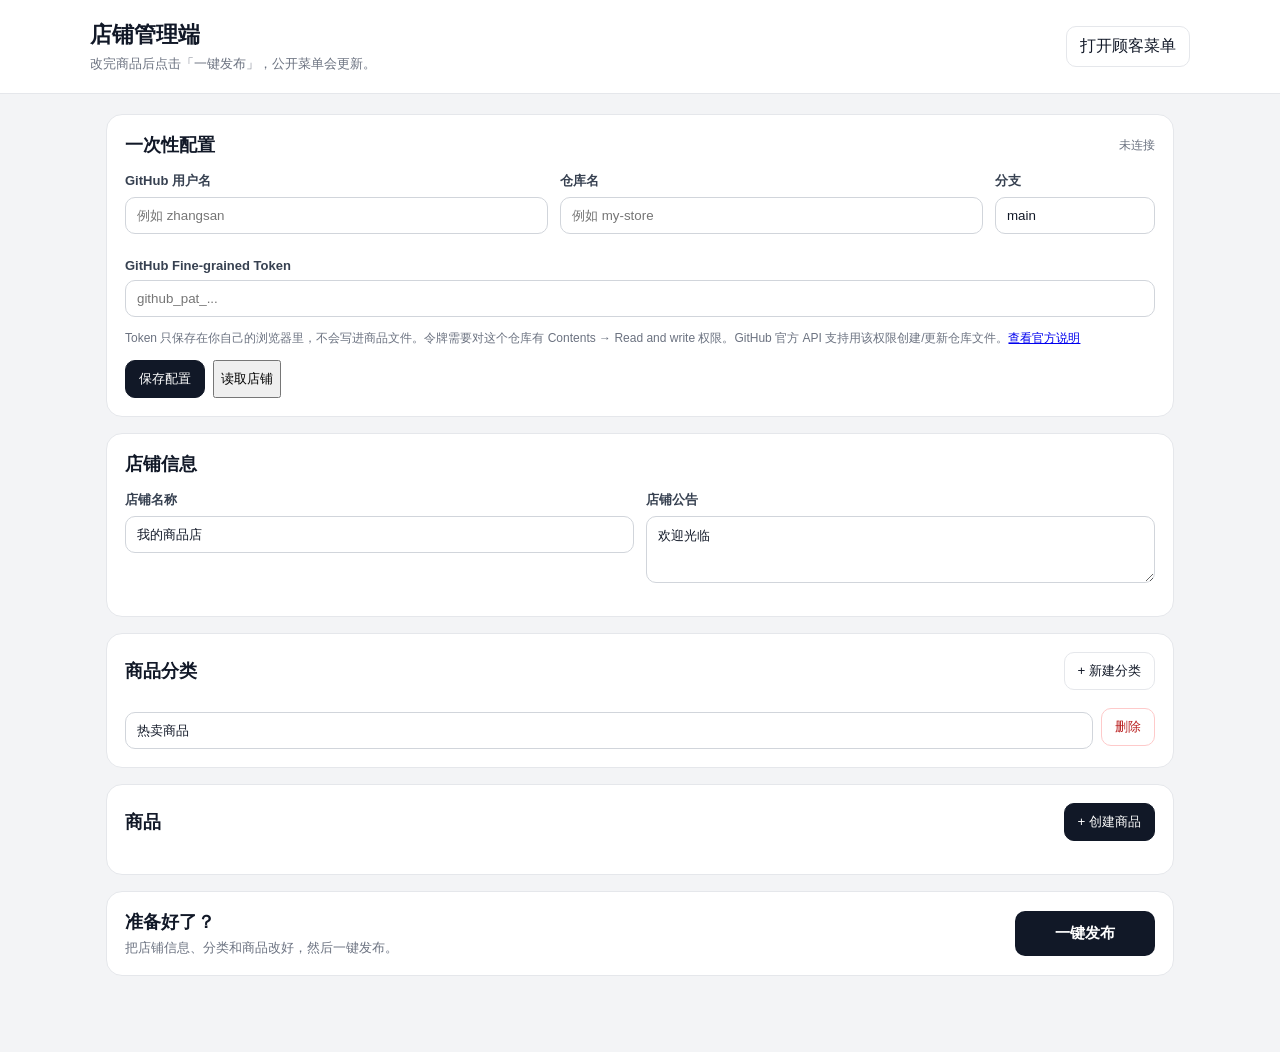
==== index.html @ 2f0093a9 "Add files via upload" ====
<!doctype html>
<html lang="zh-CN">
<head>
  <meta charset="utf-8">
  <meta name="viewport" content="width=device-width,initial-scale=1,viewport-fit=cover">
  <title>店铺管理端</title>
  <link rel="stylesheet" href="admin.css">
</head>
<body>
<header class="top"><div><h1>店铺管理端</h1><p>改完商品后点击「一键发布」，公开菜单会更新。</p></div><a id="siteLink" class="ghost" target="_blank" rel="noreferrer">打开顾客菜单</a></header>
<main class="wrap">
  <section class="panel setup">
    <div class="panel-title"><h2>一次性配置</h2><span id="status" class="status">未连接</span></div>
    <div class="grid three">
      <label>GitHub 用户名<input id="owner" placeholder="例如 zhangsan"></label>
      <label>仓库名<input id="repo" placeholder="例如 my-store"></label>
      <label>分支<input id="branch" value="main"></label>
    </div>
    <label>GitHub Fine-grained Token <input id="token" type="password" placeholder="github_pat_..."></label>
    <div class="hint">Token 只保存在你自己的浏览器里，不会写进商品文件。令牌需要对这个仓库有 Contents → Read and write 权限。GitHub 官方 API 支持用该权限创建/更新仓库文件。<a href="https://docs.github.com/en/rest/repos/contents" target="_blank" rel="noreferrer">查看官方说明</a></div>
    <div class="actions"><button id="saveConfig" class="primary">保存配置</button><button id="loadRemote">读取店铺</button></div>
  </section>

  <section class="panel">
    <div class="panel-title"><h2>店铺信息</h2></div>
    <div class="grid two"><label>店铺名称<input id="storeName"></label><label>店铺公告<textarea id="notice" rows="3"></textarea></label></div>
  </section>

  <section class="panel">
    <div class="panel-title"><h2>商品分类</h2><button id="addCategory" class="secondary">+ 新建分类</button></div>
    <div id="categoryList" class="category-list"></div>
  </section>

  <section class="panel">
    <div class="panel-title"><h2>商品</h2><button id="addProduct" class="primary">+ 创建商品</button></div>
    <div id="productList" class="product-list"></div>
  </section>

  <section class="publish panel">
    <div><h2>准备好了？</h2><p id="publishText">把店铺信息、分类和商品改好，然后一键发布。</p></div>
    <button id="publish" class="publish-btn">一键发布</button>
  </section>
</main>

<template id="productTemplate">
  <article class="product-edit">
    <div class="product-head"><strong class="product-index"></strong><div class="head-actions"><button class="secondary move-top" type="button">置顶</button><button class="danger delete-product" type="button">删除</button></div></div>
    <div class="grid two"><label>商品名称<input class="p-name"></label><label>价格（元）<input class="p-price" type="number" min="0" step="0.01"></label></div>
    <label>所属分类<select class="p-category"></select></label>
    <label>商品介绍<textarea class="p-desc" rows="3" placeholder="例如：规格、卖点、说明"></textarea></label>
    <label>商品图片 <input class="p-images" type="file" accept="image/*" multiple></label>
    <div class="image-row"></div>
    <label class="switch"><input class="p-visible" type="checkbox"><span>在顾客菜单中显示</span></label>
  </article>
</template>

<div id="toast" class="toast" hidden></div>
<script src="admin.js"></script>
</body>
</html>
---- admin.css ----
:root{--bg:#f3f4f6;--panel:#fff;--text:#111827;--muted:#6b7280;--line:#e5e7eb;--accent:#111827;--danger:#b91c1c;--green:#166534;}
*{box-sizing:border-box}body{margin:0;background:var(--bg);color:var(--text);font-family:-apple-system,BlinkMacSystemFont,"Segoe UI","PingFang SC","Microsoft YaHei",sans-serif}.top{padding:20px max(18px,calc((100vw - 1100px)/2));background:#fff;border-bottom:1px solid var(--line);display:flex;justify-content:space-between;align-items:center;gap:16px;position:sticky;top:0;z-index:10}.top h1{margin:0;font-size:22px}.top p{margin:5px 0 0;color:var(--muted);font-size:13px}.wrap{max-width:1100px;margin:20px auto;padding:0 16px 40px}.panel{background:var(--panel);border:1px solid var(--line);border-radius:16px;padding:18px;margin-bottom:16px}.panel-title{display:flex;justify-content:space-between;align-items:center;gap:12px;margin-bottom:15px}.panel-title h2,.publish h2{font-size:18px;margin:0}.grid{display:grid;gap:12px}.grid.two{grid-template-columns:1fr 1fr}.grid.three{grid-template-columns:1fr 1fr 160px}.setup .grid.three{margin-bottom:12px}label{display:block;font-size:13px;font-weight:600;color:#374151;margin-bottom:12px}input,textarea,select{width:100%;margin-top:7px;border:1px solid #d1d5db;border-radius:10px;padding:10px 11px;background:#fff;color:var(--text);outline:none}input:focus,textarea:focus,select:focus{border-color:#6b7280;box-shadow:0 0 0 3px #f3f4f6}.hint{font-size:12px;color:var(--muted);line-height:1.6}.actions,.head-actions{display:flex;gap:8px;margin-top:12px}.primary,.secondary,.danger,.ghost,.publish-btn{border-radius:10px;padding:9px 13px;cursor:pointer;text-decoration:none;display:inline-flex;align-items:center;justify-content:center}.primary{border:1px solid var(--accent);background:var(--accent);color:#fff}.secondary,.ghost{border:1px solid var(--line);background:#fff;color:var(--text)}.danger{border:1px solid #fecaca;background:#fff;color:var(--danger)}.publish{display:flex;align-items:center;justify-content:space-between;gap:16px}.publish p{margin:5px 0 0;color:var(--muted);font-size:13px}.publish-btn{min-width:140px;border:0;background:#111827;color:#fff;font-size:15px;font-weight:700;padding:13px 20px}.status{font-size:12px;color:var(--muted)}.status.ok{color:var(--green)}.category-list{display:flex;flex-direction:column;gap:8px}.category-item{display:grid;grid-template-columns:1fr auto;gap:8px;align-items:center}.product-list{display:flex;flex-direction:column;gap:12px}.product-edit{border:1px solid var(--line);border-radius:14px;padding:14px}.product-head{display:flex;justify-content:space-between;align-items:center;margin-bottom:10px}.product-edit .grid.two{margin-bottom:0}.image-row{display:flex;flex-wrap:wrap;gap:8px;margin-bottom:12px}.image-chip{position:relative;width:90px;height:90px;border:1px solid var(--line);border-radius:10px;overflow:hidden;background:#f9fafb}.image-chip img{width:100%;height:100%;object-fit:cover}.image-chip button{position:absolute;right:4px;top:4px;width:24px;height:24px;border:0;border-radius:50%;background:rgba(0,0,0,.62);color:#fff;cursor:pointer}.switch{display:flex;align-items:center;gap:8px;margin:0}.switch input{width:auto;margin:0}.toast{position:fixed;right:18px;bottom:18px;max-width:420px;padding:12px 15px;border-radius:12px;background:#111827;color:#fff;box-shadow:0 10px 30px rgba(0,0,0,.16);font-size:13px}.toast.error{background:#991b1b}@media(max-width:760px){.top{position:relative}.grid.two,.grid.three{grid-template-columns:1fr}.publish{align-items:stretch;flex-direction:column}.publish-btn{width:100%}}
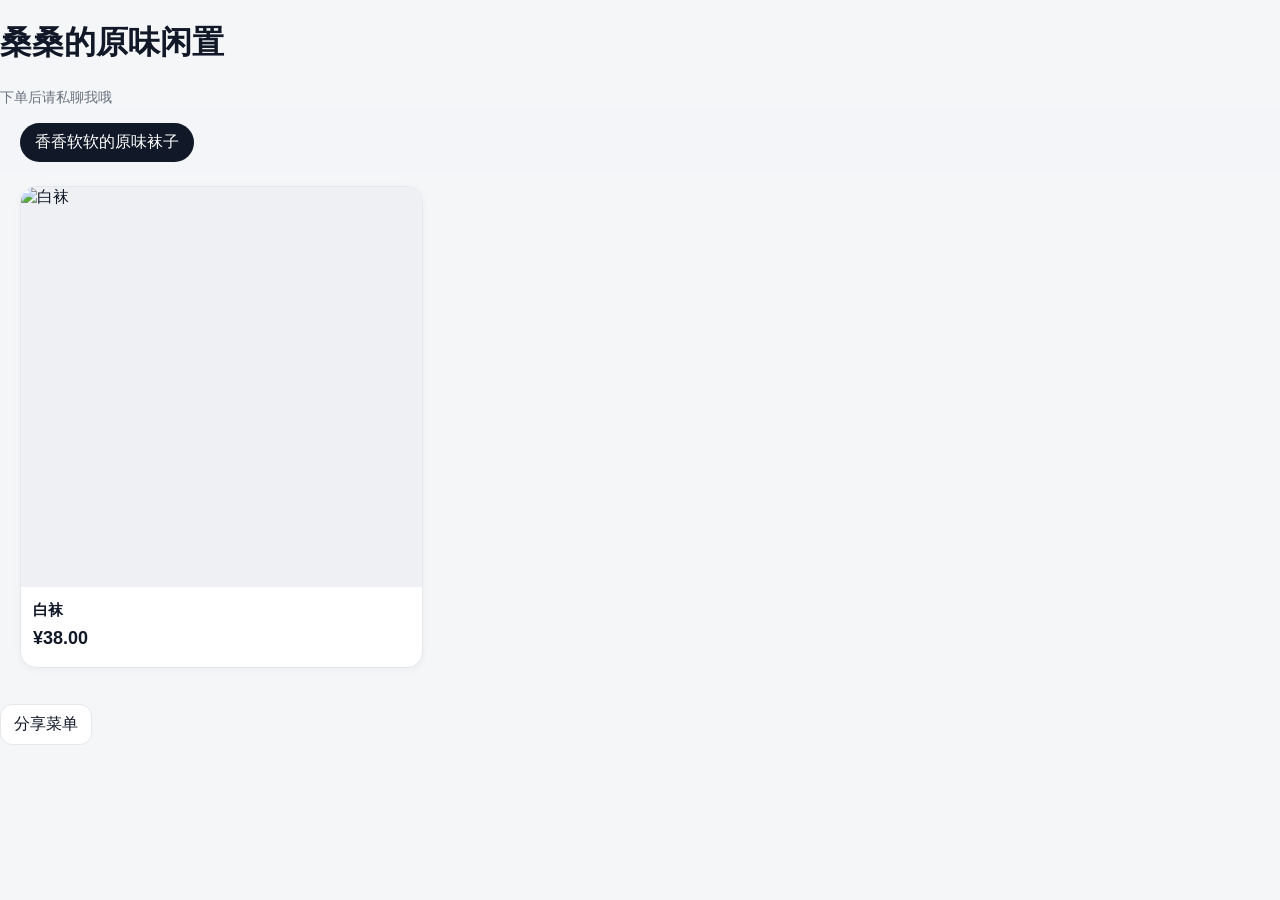
==== commit eee31ecd: "Update index.html" ====
--- a/index.html
+++ b/index.html
@@ -3,58 +3,35 @@
 <head>
   <meta charset="utf-8">
   <meta name="viewport" content="width=device-width,initial-scale=1,viewport-fit=cover">
-  <title>店铺管理端</title>
-  <link rel="stylesheet" href="admin.css">
+  <title>店铺菜单</title>
+  <link rel="stylesheet" href="style.css">
 </head>
 <body>
-<header class="top"><div><h1>店铺管理端</h1><p>改完商品后点击「一键发布」，公开菜单会更新。</p></div><a id="siteLink" class="ghost" target="_blank" rel="noreferrer">打开顾客菜单</a></header>
-<main class="wrap">
-  <section class="panel setup">
-    <div class="panel-title"><h2>一次性配置</h2><span id="status" class="status">未连接</span></div>
-    <div class="grid three">
-      <label>GitHub 用户名<input id="owner" placeholder="例如 zhangsan"></label>
-      <label>仓库名<input id="repo" placeholder="例如 my-store"></label>
-      <label>分支<input id="branch" value="main"></label>
+  <header class="header">
+    <h1 id="storeName">加载中...</h1>
+    <p id="storeNotice" class="notice"></p>
+  </header>
+
+  <nav id="categoryBar" class="category-bar"></nav>
+
+  <main>
+    <div id="products" class="products"></div>
+    <p id="empty" class="empty" hidden>这个分类暂时没有商品</p>
+  </main>
+
+  <div id="productModal" class="modal" hidden>
+    <div class="modal-backdrop"></div>
+    <div class="modal-content">
+      <button id="modalClose" class="modal-close">×</button>
+      <div id="modalImageWrap" class="modal-image"></div>
+      <h2 id="modalTitle"></h2>
+      <div id="modalPrice" class="modal-price"></div>
+      <p id="modalDesc" class="modal-desc"></p>
     </div>
-    <label>GitHub Fine-grained Token <input id="token" type="password" placeholder="github_pat_..."></label>
-    <div class="hint">Token 只保存在你自己的浏览器里，不会写进商品文件。令牌需要对这个仓库有 Contents → Read and write 权限。GitHub 官方 API 支持用该权限创建/更新仓库文件。<a href="https://docs.github.com/en/rest/repos/contents" target="_blank" rel="noreferrer">查看官方说明</a></div>
-    <div class="actions"><button id="saveConfig" class="primary">保存配置</button><button id="loadRemote">读取店铺</button></div>
-  </section>
+  </div>
 
-  <section class="panel">
-    <div class="panel-title"><h2>店铺信息</h2></div>
-    <div class="grid two"><label>店铺名称<input id="storeName"></label><label>店铺公告<textarea id="notice" rows="3"></textarea></label></div>
-  </section>
+  <button id="shareBtn" class="share-btn">分享菜单</button>
 
-  <section class="panel">
-    <div class="panel-title"><h2>商品分类</h2><button id="addCategory" class="secondary">+ 新建分类</button></div>
-    <div id="categoryList" class="category-list"></div>
-  </section>
-
-  <section class="panel">
-    <div class="panel-title"><h2>商品</h2><button id="addProduct" class="primary">+ 创建商品</button></div>
-    <div id="productList" class="product-list"></div>
-  </section>
-
-  <section class="publish panel">
-    <div><h2>准备好了？</h2><p id="publishText">把店铺信息、分类和商品改好，然后一键发布。</p></div>
-    <button id="publish" class="publish-btn">一键发布</button>
-  </section>
-</main>
-
-<template id="productTemplate">
-  <article class="product-edit">
-    <div class="product-head"><strong class="product-index"></strong><div class="head-actions"><button class="secondary move-top" type="button">置顶</button><button class="danger delete-product" type="button">删除</button></div></div>
-    <div class="grid two"><label>商品名称<input class="p-name"></label><label>价格（元）<input class="p-price" type="number" min="0" step="0.01"></label></div>
-    <label>所属分类<select class="p-category"></select></label>
-    <label>商品介绍<textarea class="p-desc" rows="3" placeholder="例如：规格、卖点、说明"></textarea></label>
-    <label>商品图片 <input class="p-images" type="file" accept="image/*" multiple></label>
-    <div class="image-row"></div>
-    <label class="switch"><input class="p-visible" type="checkbox"><span>在顾客菜单中显示</span></label>
-  </article>
-</template>
-
-<div id="toast" class="toast" hidden></div>
-<script src="admin.js"></script>
+  <script src="app.js"></script>
 </body>
 </html>
--- a/style.css
+++ b/style.css
@@ -0,0 +1,8 @@
+:root{--bg:#f5f6f8;--card:#fff;--text:#111827;--muted:#6b7280;--line:#e5e7eb;--accent:#111827;--accent2:#f3f4f6;}
+*{box-sizing:border-box}html,body{margin:0;padding:0;background:var(--bg);color:var(--text);font-family:-apple-system,BlinkMacSystemFont,"Segoe UI","PingFang SC","Microsoft YaHei",sans-serif}button{font:inherit}.page{max-width:920px;margin:0 auto;min-height:100vh;background:var(--bg)}
+.store-head{padding:26px 18px 18px;background:linear-gradient(180deg,#fff 0%,#f8fafc 100%);border-bottom:1px solid var(--line);position:sticky;top:0;z-index:5;backdrop-filter:blur(12px)}
+.brand-row{display:flex;align-items:flex-start;justify-content:space-between;gap:16px}.store-head h1{margin:0;font-size:26px;line-height:1.25}.notice{margin:8px 0 0;color:var(--muted);white-space:pre-wrap;line-height:1.55;font-size:14px}.share-btn{border:1px solid var(--line);background:#fff;color:var(--text);padding:9px 13px;border-radius:12px;cursor:pointer}
+.category-bar{display:flex;gap:10px;padding:14px 14px 10px;overflow:auto;position:sticky;top:106px;background:rgba(245,246,248,.95);z-index:4}.category-bar::-webkit-scrollbar{display:none}.cat-btn{flex:0 0 auto;border:0;background:var(--accent2);color:#374151;padding:9px 15px;border-radius:999px;cursor:pointer}.cat-btn.active{background:var(--accent);color:#fff}
+.products{padding:8px 14px 30px;display:grid;grid-template-columns:repeat(2,minmax(0,1fr));gap:12px}.product-card{background:var(--card);border:1px solid var(--line);border-radius:16px;overflow:hidden;box-shadow:0 2px 9px rgba(17,24,39,.04);cursor:pointer}.product-img{width:100%;aspect-ratio:1/1;object-fit:cover;background:#eef0f3;display:block}.product-info{padding:12px}.product-name{margin:0;font-size:15px;font-weight:600;line-height:1.4}.product-price{margin-top:8px;font-size:18px;font-weight:800}.product-desc{margin:6px 0 0;color:var(--muted);font-size:12px;line-height:1.5;display:-webkit-box;-webkit-line-clamp:2;-webkit-box-orient:vertical;overflow:hidden}.empty{padding:70px 20px;text-align:center;color:var(--muted)}
+.modal{position:fixed;inset:0;z-index:20}.modal-backdrop{position:absolute;inset:0;background:rgba(0,0,0,.55)}.modal-card{position:relative;z-index:1;width:min(92vw,600px);max-height:90vh;overflow:auto;margin:5vh auto;background:#fff;border-radius:18px}.modal-close{position:absolute;right:10px;top:10px;width:38px;height:38px;border:0;border-radius:50%;background:rgba(0,0,0,.55);color:#fff;font-size:26px;line-height:1;cursor:pointer;z-index:2}.modal-image-wrap img{width:100%;display:block;max-height:58vh;object-fit:contain;background:#111}.modal-body{padding:18px}.modal-body h2{margin:0;font-size:21px}.modal-price{margin-top:10px;font-size:22px;font-weight:800}.modal-desc{margin:10px 0 0;white-space:pre-wrap;color:#4b5563;line-height:1.6}
+@media (min-width:720px){.products{grid-template-columns:repeat(3,minmax(0,1fr));gap:16px;padding:14px 20px 36px}.category-bar{padding-left:20px;padding-right:20px}.store-head{padding-left:22px;padding-right:22px}}
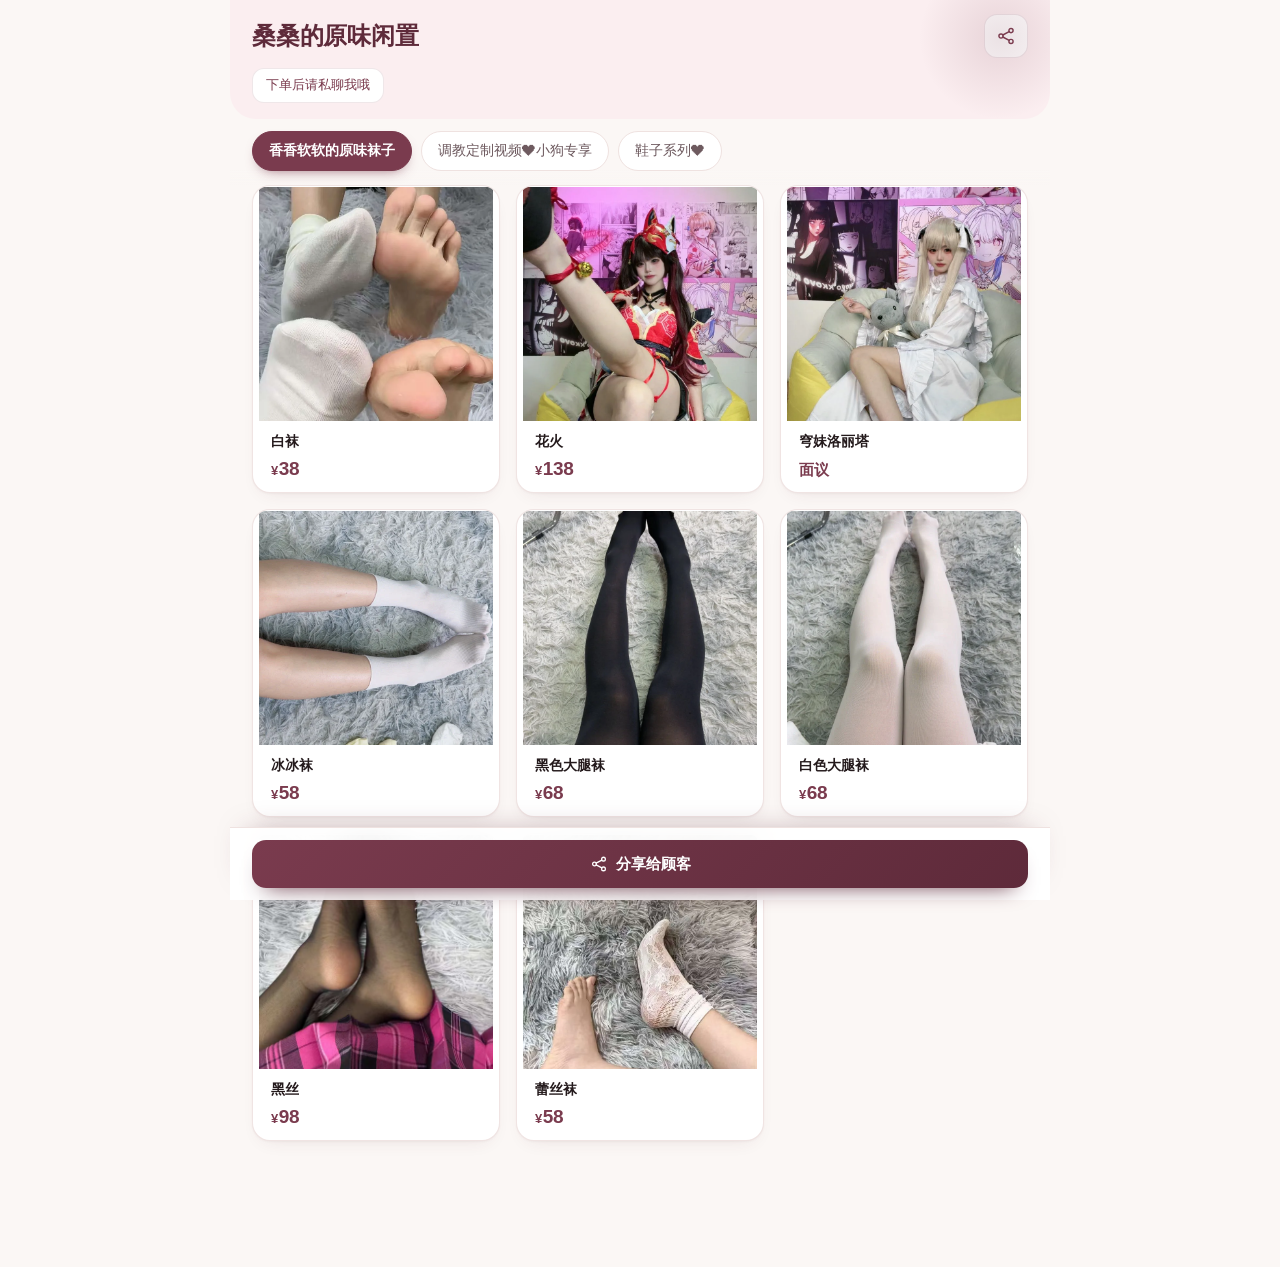
==== commit 75b6c0c2: "Add files via upload" ====
--- a/index.html
+++ b/index.html
@@ -1,37 +1,131 @@
 <!doctype html>
 <html lang="zh-CN">
 <head>
-  <meta charset="utf-8">
-  <meta name="viewport" content="width=device-width,initial-scale=1,viewport-fit=cover">
-  <title>店铺菜单</title>
-  <link rel="stylesheet" href="style.css">
+<meta charset="utf-8">
+<meta name="viewport" content="width=device-width,initial-scale=1,viewport-fit=cover">
+<meta name="theme-color" content="#FBF7F5">
+<meta name="format-detection" content="telephone=no">
+<title>店铺菜单</title>
+<link rel="stylesheet" href="style.css">
 </head>
 <body>
-  <header class="header">
-    <h1 id="storeName">加载中...</h1>
-    <p id="storeNotice" class="notice"></p>
+<div id="app" class="app">
+
+  <header class="shop-head">
+    <div class="head-row">
+      <h1 id="storeName" class="shop-name">店铺菜单</h1>
+      <button id="shareBtn" class="icon-btn" type="button" aria-label="分享菜单">
+        <svg viewBox="0 0 24 24" aria-hidden="true"><use href="#i-share"/></svg>
+      </button>
+    </div>
+    <p id="storeNotice" class="shop-notice" hidden></p>
   </header>
 
-  <nav id="categoryBar" class="category-bar"></nav>
+  <nav id="categoryBar" class="cat-bar" aria-label="商品分类"></nav>
 
-  <main>
-    <div id="products" class="products"></div>
-    <p id="empty" class="empty" hidden>这个分类暂时没有商品</p>
+  <main class="stage">
+    <div id="skeleton" class="skeleton">
+      <div class="sk-grid">
+        <div class="sk-card"><div class="sk-img"></div><div class="sk-body"><div class="sk-line w70"></div><div class="sk-line w45"></div></div></div>
+        <div class="sk-card"><div class="sk-img"></div><div class="sk-body"><div class="sk-line w70"></div><div class="sk-line w45"></div></div></div>
+        <div class="sk-card"><div class="sk-img"></div><div class="sk-body"><div class="sk-line w70"></div><div class="sk-line w45"></div></div></div>
+        <div class="sk-card"><div class="sk-img"></div><div class="sk-body"><div class="sk-line w70"></div><div class="sk-line w45"></div></div></div>
+      </div>
+    </div>
+
+    <div id="products" class="grid" hidden></div>
+
+    <div id="moreWrap" class="more-wrap" hidden>
+      <button id="moreBtn" class="more-btn" type="button">看更多</button>
+    </div>
+
+    <div id="tipEmpty" class="tip" hidden>
+      <div class="tip-ico"><svg viewBox="0 0 24 24" aria-hidden="true"><use href="#i-box"/></svg></div>
+      <p class="tip-title">这个分类还没有上新</p>
+      <p class="tip-desc">换个分类看看，或者等我上新。</p>
+    </div>
+
+    <div id="tipError" class="tip" hidden>
+      <div class="tip-ico soft"><svg viewBox="0 0 24 24" aria-hidden="true"><use href="#i-wifi"/></svg></div>
+      <p class="tip-title">菜单没加载出来</p>
+      <p class="tip-desc">网络不太顺，等一下再试。</p>
+      <button id="retryBtn" class="btn solid btn-inline" type="button">
+        <svg viewBox="0 0 24 24" aria-hidden="true"><use href="#i-retry"/></svg>重新加载
+      </button>
+    </div>
   </main>
 
-  <div id="productModal" class="modal" hidden>
-    <div class="modal-backdrop"></div>
-    <div class="modal-content">
-      <button id="modalClose" class="modal-close">×</button>
-      <div id="modalImageWrap" class="modal-image"></div>
-      <h2 id="modalTitle"></h2>
-      <div id="modalPrice" class="modal-price"></div>
-      <p id="modalDesc" class="modal-desc"></p>
+  <div class="action-bar">
+    <button id="shareBarBtn" class="btn solid" type="button">
+      <svg viewBox="0 0 24 24" aria-hidden="true"><use href="#i-share"/></svg>分享给顾客
+    </button>
+    <button id="topBtn" class="btn ghost" type="button" hidden>回到顶部</button>
+  </div>
+
+  <div id="sheet" class="sheet" hidden>
+    <div id="sheetMask" class="sheet-mask"></div>
+    <div class="sheet-panel" role="dialog" aria-modal="true" aria-labelledby="sheetName">
+      <div class="sheet-grip"></div>
+      <button id="sheetClose" class="sheet-close" type="button" aria-label="关闭">
+        <svg viewBox="0 0 24 24" aria-hidden="true"><use href="#i-close"/></svg>
+      </button>
+      <div class="sheet-scroll">
+        <div id="sheetImage" class="sheet-image"></div>
+        <div class="sheet-body">
+          <h2 id="sheetName" class="sheet-name"></h2>
+          <div id="sheetPrice" class="sheet-price"></div>
+          <div id="sheetTags" class="sheet-tags" hidden></div>
+          <p id="sheetDesc" class="sheet-desc" hidden></p>
+        </div>
+      </div>
+      <div class="sheet-actions">
+        <button id="sheetShare" class="btn solid" type="button">
+          <svg viewBox="0 0 24 24" aria-hidden="true"><use href="#i-share"/></svg>分享这个商品
+        </button>
+        <button id="sheetCloseBtn" class="btn ghost" type="button">关闭</button>
+      </div>
     </div>
   </div>
 
-  <button id="shareBtn" class="share-btn">分享菜单</button>
+  <div id="toast" class="toast" hidden></div>
 
-  <script src="app.js"></script>
+</div>
+
+<svg class="sprite" xmlns="http://www.w3.org/2000/svg" aria-hidden="true" focusable="false">
+  <symbol id="i-share" viewBox="0 0 24 24" fill="none" stroke="currentColor" stroke-width="1.7" stroke-linecap="round" stroke-linejoin="round">
+    <circle cx="18" cy="5.5" r="2.5"/><circle cx="6" cy="12" r="2.5"/><circle cx="18" cy="18.5" r="2.5"/>
+    <path d="m8.2 10.8 7.6-4"/><path d="m8.2 13.2 7.6 4"/>
+  </symbol>
+  <symbol id="i-close" viewBox="0 0 24 24" fill="none" stroke="currentColor" stroke-width="2" stroke-linecap="round">
+    <path d="M6 6l12 12M18 6 6 18"/>
+  </symbol>
+  <symbol id="i-box" viewBox="0 0 24 24" fill="none" stroke="currentColor" stroke-width="1.5" stroke-linecap="round" stroke-linejoin="round">
+    <path d="M3.5 8.5 12 4l8.5 4.5v7L12 20l-8.5-4.5z"/>
+    <path d="M3.5 8.5 12 13l8.5-4.5M12 13v7"/>
+  </symbol>
+  <symbol id="i-wifi" viewBox="0 0 24 24" fill="none" stroke="currentColor" stroke-width="2" stroke-linecap="round">
+    <path d="M3 9.5a13 13 0 0 1 18 0"/><path d="M6.5 13a8 8 0 0 1 11 0"/><path d="M10 16.5a3 3 0 0 1 4 0"/>
+  </symbol>
+  <symbol id="i-retry" viewBox="0 0 24 24" fill="none" stroke="currentColor" stroke-width="1.7" stroke-linecap="round" stroke-linejoin="round">
+    <path d="M20 12a8 8 0 1 1-2.4-5.7"/><path d="M20.5 3.5v5h-5"/>
+  </symbol>
+  <symbol id="i-copy" viewBox="0 0 24 24" fill="none" stroke="currentColor" stroke-width="1.7" stroke-linecap="round" stroke-linejoin="round">
+    <rect x="9" y="9" width="11" height="11" rx="2.6"/><path d="M15 5.5A2.5 2.5 0 0 0 12.5 3H6.5A2.5 2.5 0 0 0 4 5.5v6A2.5 2.5 0 0 0 6.5 14"/>
+  </symbol>
+  <symbol id="i-sock" viewBox="0 0 24 24" fill="none" stroke="currentColor" stroke-width="1.5" stroke-linecap="round" stroke-linejoin="round">
+    <path d="M9 3h6v7c0 2.5 1.6 4 3.4 5.2 1 .7 1.6 1.6 1.6 2.6 0 1.8-1.5 3.2-3.3 3.2h-2.4c-2.6 0-4.8-2-4.8-4.6 0-1.6.7-3 1.8-4.2C12 11.1 13 9.6 13 8V3"/>
+    <path d="M9 6.5h6"/>
+  </symbol>
+  <symbol id="i-shoe" viewBox="0 0 24 24" fill="none" stroke="currentColor" stroke-width="1.5" stroke-linecap="round" stroke-linejoin="round">
+    <path d="M2 17h13.5c1.6 0 3-.9 3.7-2.2L21 12l-4.4-.9-2.2-2.6-3.1 1.3L7 11 4 12.2z"/>
+    <path d="M2 17v-3.6"/><path d="M9.5 9.8 11 12"/>
+  </symbol>
+  <symbol id="i-video" viewBox="0 0 24 24" fill="none" stroke="currentColor" stroke-width="1.5" stroke-linecap="round" stroke-linejoin="round">
+    <rect x="2.5" y="5" width="14" height="14" rx="3.5"/>
+    <path d="M16.5 11.2 21 8.4v7.2l-4.5-2.8z"/><path d="M7.5 10.5v3"/>
+  </symbol>
+</svg>
+
+<script src="app.js"></script>
 </body>
 </html>
--- a/style.css
+++ b/style.css
@@ -1,8 +1,532 @@
-:root{--bg:#f5f6f8;--card:#fff;--text:#111827;--muted:#6b7280;--line:#e5e7eb;--accent:#111827;--accent2:#f3f4f6;}
-*{box-sizing:border-box}html,body{margin:0;padding:0;background:var(--bg);color:var(--text);font-family:-apple-system,BlinkMacSystemFont,"Segoe UI","PingFang SC","Microsoft YaHei",sans-serif}button{font:inherit}.page{max-width:920px;margin:0 auto;min-height:100vh;background:var(--bg)}
-.store-head{padding:26px 18px 18px;background:linear-gradient(180deg,#fff 0%,#f8fafc 100%);border-bottom:1px solid var(--line);position:sticky;top:0;z-index:5;backdrop-filter:blur(12px)}
-.brand-row{display:flex;align-items:flex-start;justify-content:space-between;gap:16px}.store-head h1{margin:0;font-size:26px;line-height:1.25}.notice{margin:8px 0 0;color:var(--muted);white-space:pre-wrap;line-height:1.55;font-size:14px}.share-btn{border:1px solid var(--line);background:#fff;color:var(--text);padding:9px 13px;border-radius:12px;cursor:pointer}
-.category-bar{display:flex;gap:10px;padding:14px 14px 10px;overflow:auto;position:sticky;top:106px;background:rgba(245,246,248,.95);z-index:4}.category-bar::-webkit-scrollbar{display:none}.cat-btn{flex:0 0 auto;border:0;background:var(--accent2);color:#374151;padding:9px 15px;border-radius:999px;cursor:pointer}.cat-btn.active{background:var(--accent);color:#fff}
-.products{padding:8px 14px 30px;display:grid;grid-template-columns:repeat(2,minmax(0,1fr));gap:12px}.product-card{background:var(--card);border:1px solid var(--line);border-radius:16px;overflow:hidden;box-shadow:0 2px 9px rgba(17,24,39,.04);cursor:pointer}.product-img{width:100%;aspect-ratio:1/1;object-fit:cover;background:#eef0f3;display:block}.product-info{padding:12px}.product-name{margin:0;font-size:15px;font-weight:600;line-height:1.4}.product-price{margin-top:8px;font-size:18px;font-weight:800}.product-desc{margin:6px 0 0;color:var(--muted);font-size:12px;line-height:1.5;display:-webkit-box;-webkit-line-clamp:2;-webkit-box-orient:vertical;overflow:hidden}.empty{padding:70px 20px;text-align:center;color:var(--muted)}
-.modal{position:fixed;inset:0;z-index:20}.modal-backdrop{position:absolute;inset:0;background:rgba(0,0,0,.55)}.modal-card{position:relative;z-index:1;width:min(92vw,600px);max-height:90vh;overflow:auto;margin:5vh auto;background:#fff;border-radius:18px}.modal-close{position:absolute;right:10px;top:10px;width:38px;height:38px;border:0;border-radius:50%;background:rgba(0,0,0,.55);color:#fff;font-size:26px;line-height:1;cursor:pointer;z-index:2}.modal-image-wrap img{width:100%;display:block;max-height:58vh;object-fit:contain;background:#111}.modal-body{padding:18px}.modal-body h2{margin:0;font-size:21px}.modal-price{margin-top:10px;font-size:22px;font-weight:800}.modal-desc{margin:10px 0 0;white-space:pre-wrap;color:#4b5563;line-height:1.6}
-@media (min-width:720px){.products{grid-template-columns:repeat(3,minmax(0,1fr));gap:16px;padding:14px 20px 36px}.category-bar{padding-left:20px;padding-right:20px}.store-head{padding-left:22px;padding-right:22px}}
+/* ============================================================
+   店铺菜单 · 手机端样式
+   1) 变量与基础  2) 招牌与分类  3) 商品卡  4) 详情抽屉
+   5) 操作条与提示  6) 骨架屏与空态  7) 小屏与安全区
+   ============================================================ */
+
+:root {
+  --brand: #7A3B4E;
+  --brand-deep: #5E2A3A;
+  --brand-soft: #F3E4E6;
+  --brand-tint: #FBEEF0;
+  --bg: #FBF7F5;
+  --card: #FFFFFF;
+  --ink: #241A1C;
+  --ink-2: #6E5A5F;
+  --ink-3: #A08C90;
+  --line: #EFE2E0;
+  --sk-a: #F1E9E7;
+  --sk-b: #F9F4F2;
+  --shadow-card: 0 1px 2px rgba(94,42,58,.04), 0 8px 20px -12px rgba(94,42,58,.16);
+  --head-h: 0px;
+  --bar-h: 78px;
+  --radius-card: 18px;
+  --radius-btn: 14px;
+}
+
+* { box-sizing: border-box; }
+
+html { -webkit-text-size-adjust: 100%; }
+
+body {
+  margin: 0;
+  background: var(--bg);
+  color: var(--ink);
+  font-family: -apple-system, BlinkMacSystemFont, "PingFang SC", "Segoe UI", "Microsoft YaHei", sans-serif;
+  font-size: 15px;
+  line-height: 1.5;
+  -webkit-font-smoothing: antialiased;
+  -webkit-tap-highlight-color: transparent;
+  overflow-x: hidden;
+}
+
+button { font: inherit; color: inherit; border: 0; background: none; cursor: pointer; text-align: inherit; }
+svg { display: block; }
+.sprite { position: absolute; width: 0; height: 0; overflow: hidden; }
+[hidden] { display: none !important; }
+
+.app {
+  max-width: 820px;
+  margin: 0 auto;
+  min-height: 100vh;
+  min-height: 100dvh;
+  padding-bottom: calc(var(--bar-h) + 18px);
+  background: var(--bg);
+}
+
+/* ---------- 招牌 ---------- */
+
+.shop-head {
+  position: sticky;
+  top: 0;
+  z-index: 20;
+  padding: calc(14px + env(safe-area-inset-top)) 18px 16px;
+  background: var(--brand-tint);
+  border-radius: 0 0 22px 22px;
+  overflow: hidden;
+}
+.shop-head::after {
+  content: "";
+  position: absolute;
+  right: -34px; top: -46px;
+  width: 168px; height: 168px;
+  border-radius: 50%;
+  background: radial-gradient(circle, rgba(122,59,78,.15), rgba(122,59,78,0) 68%);
+  pointer-events: none;
+}
+.head-row {
+  position: relative;
+  display: flex;
+  align-items: center;
+  justify-content: space-between;
+  gap: 12px;
+}
+.shop-name {
+  margin: 0;
+  min-width: 0;
+  font-size: 21px;
+  font-weight: 800;
+  letter-spacing: -.2px;
+  color: var(--brand-deep);
+  overflow: hidden;
+  text-overflow: ellipsis;
+  white-space: nowrap;
+}
+.icon-btn {
+  flex: 0 0 auto;
+  width: 44px; height: 44px;
+  display: flex; align-items: center; justify-content: center;
+  border-radius: 13px;
+  background: #fff;
+  border: 1px solid rgba(122,59,78,.13);
+  color: var(--brand);
+  transition: transform .15s ease;
+}
+.icon-btn svg { width: 20px; height: 20px; }
+.icon-btn:active { transform: scale(.94); }
+
+.shop-notice {
+  position: relative;
+  margin: 10px 0 0;
+  display: inline-flex;
+  align-items: flex-start;
+  gap: 7px;
+  max-width: 100%;
+  padding: 7px 13px;
+  border-radius: 12px;
+  background: #fff;
+  border: 1px solid rgba(122,59,78,.12);
+  color: var(--brand);
+  font-size: 12.5px;
+  line-height: 1.5;
+  white-space: pre-wrap;
+  word-break: break-word;
+}
+
+/* ---------- 分类 ---------- */
+
+.cat-bar {
+  position: sticky;
+  top: var(--head-h, 0px);
+  z-index: 19;
+  display: flex;
+  gap: 9px;
+  padding: 12px 18px 14px;
+  background: linear-gradient(180deg, var(--bg) 0%, var(--bg) 78%, rgba(251,247,245,0) 100%);
+  overflow-x: auto;
+  overflow-y: hidden;
+  scrollbar-width: none;
+  -webkit-overflow-scrolling: touch;
+}
+.cat-bar::-webkit-scrollbar { display: none; }
+
+.cat {
+  flex: 0 0 auto;
+  max-width: 62vw;
+  padding: 9px 16px;
+  border-radius: 999px;
+  background: #fff;
+  border: 1px solid var(--line);
+  color: var(--ink-2);
+  font-size: 13.5px;
+  font-weight: 500;
+  overflow: hidden;
+  text-overflow: ellipsis;
+  white-space: nowrap;
+  transition: background .18s ease, color .18s ease, border-color .18s ease;
+}
+.cat.on {
+  background: var(--brand);
+  border-color: var(--brand);
+  color: #fff;
+  font-weight: 600;
+  box-shadow: 0 6px 14px -8px rgba(122,59,78,.9);
+}
+
+/* ---------- 商品网格 ---------- */
+
+.stage { position: relative; }
+
+.grid {
+  display: grid;
+  grid-template-columns: repeat(2, minmax(0, 1fr));
+  gap: 12px;
+  padding: 0 18px 8px;
+}
+.grid::after { content: ""; grid-column: 1 / -1; height: 6px; }
+
+.card {
+  display: flex;
+  flex-direction: column;
+  background: var(--card);
+  border: 1px solid rgba(239,226,224,.9);
+  border-radius: var(--radius-card);
+  overflow: hidden;
+  box-shadow: var(--shadow-card);
+  text-align: left;
+  transition: transform .15s ease;
+}
+.card:active { transform: scale(.985); }
+
+.card-media {
+  position: relative;
+  width: 100%;
+  aspect-ratio: 1 / 1;
+  background: linear-gradient(145deg, #F6EFED, #EFE4E2);
+  overflow: hidden;
+}
+.card-media img {
+  width: 100%; height: 100%;
+  object-fit: cover;
+  display: block;
+}
+.card-media.is-failed img { display: none; }
+.card-media .ph {
+  position: absolute;
+  inset: 0;
+  display: flex; align-items: center; justify-content: center;
+  color: rgba(122,59,78,.34);
+}
+.card-media .ph svg { width: 44px; height: 44px; }
+.card-media:not(.is-failed) .ph { display: none; }
+
+.card-body { padding: 11px 12px 13px; }
+.card-name {
+  margin: 0;
+  font-size: 14px;
+  font-weight: 600;
+  color: var(--ink);
+  line-height: 1.35;
+  overflow: hidden;
+  text-overflow: ellipsis;
+  white-space: nowrap;
+}
+.card-price {
+  margin-top: 8px;
+  font-size: 19px;
+  font-weight: 800;
+  line-height: 1;
+  letter-spacing: -.4px;
+  color: var(--brand);
+}
+.card-price small { font-size: 13px; font-weight: 700; margin-right: 1px; }
+.card-price .ask { font-size: 15px; letter-spacing: 0; }
+
+/* ---------- 看更多 ---------- */
+
+.more-wrap { padding: 14px 18px 6px; display: flex; justify-content: center; }
+.more-btn {
+  height: 44px;
+  padding: 0 26px;
+  border-radius: 999px;
+  background: #fff;
+  border: 1px solid var(--line);
+  color: var(--brand);
+  font-size: 14px;
+  font-weight: 600;
+}
+.more-btn:active { background: var(--brand-tint); }
+
+/* ---------- 详情抽屉 ---------- */
+
+.sheet { position: fixed; inset: 0; z-index: 40; }
+.sheet-mask {
+  position: absolute; inset: 0;
+  background: rgba(30,20,22,.44);
+  opacity: 0;
+  transition: opacity .22s ease;
+}
+.sheet.is-open .sheet-mask { opacity: 1; }
+
+.sheet-panel {
+  position: absolute;
+  left: 0; right: 0; bottom: 0;
+  max-height: 90vh;
+  max-height: 90dvh;
+  display: flex;
+  flex-direction: column;
+  background: #fff;
+  border-radius: 26px 26px 0 0;
+  box-shadow: 0 -20px 50px -22px rgba(36,26,28,.5);
+  transform: translateY(100%);
+  transition: transform .28s cubic-bezier(.22,.7,.28,1);
+}
+.sheet.is-open .sheet-panel { transform: translateY(0); }
+
+.sheet-grip { padding: 10px 0 6px; display: flex; justify-content: center; flex: 0 0 auto; }
+.sheet-grip::before { content: ""; width: 42px; height: 4px; border-radius: 99px; background: #E7DAD8; }
+
+.sheet-close {
+  position: absolute;
+  right: 16px; top: 12px;
+  z-index: 3;
+  width: 34px; height: 34px;
+  display: flex; align-items: center; justify-content: center;
+  border-radius: 50%;
+  background: #F5EDEC;
+  color: var(--brand);
+}
+.sheet-close svg { width: 17px; height: 17px; }
+
+.sheet-scroll { flex: 1 1 auto; overflow-y: auto; -webkit-overflow-scrolling: touch; }
+
+.sheet-image {
+  position: relative;
+  display: flex; align-items: center; justify-content: center;
+  max-height: 52vh;
+  margin: 0 16px;
+  border-radius: 18px;
+  background: linear-gradient(145deg, #F7F0EE, #EFE3E1);
+  overflow: hidden;
+}
+.sheet-image img {
+  width: 100%;
+  max-height: 52vh;
+  object-fit: contain;
+  display: block;
+  border-radius: 18px;
+}
+.sheet-image.is-failed img { display: none; }
+.sheet-image .ph {
+  position: absolute; inset: 0;
+  display: flex; align-items: center; justify-content: center;
+  min-height: 180px;
+  color: rgba(122,59,78,.3);
+}
+.sheet-image .ph svg { width: 52px; height: 52px; }
+.sheet-image:not(.is-failed) .ph { display: none; }
+
+.sheet-body { padding: 16px 20px 0; }
+.sheet-name {
+  margin: 0;
+  font-size: 20px;
+  font-weight: 800;
+  line-height: 1.35;
+  color: var(--ink);
+  word-break: break-word;
+}
+.sheet-price {
+  margin-top: 8px;
+  font-size: 25px;
+  font-weight: 800;
+  line-height: 1.1;
+  letter-spacing: -.6px;
+  color: var(--brand);
+}
+.sheet-price small { font-size: 15px; font-weight: 700; margin-right: 2px; }
+.sheet-price .ask { font-size: 20px; letter-spacing: 0; }
+
+.sheet-tags { margin-top: 14px; display: flex; flex-wrap: wrap; gap: 8px; }
+.tag {
+  padding: 6px 10px;
+  border-radius: 9px;
+  background: #FAF6F5;
+  border: 1px solid var(--line);
+  color: var(--ink-2);
+  font-size: 12px;
+}
+.sheet-desc {
+  margin: 14px 0 0;
+  padding-top: 14px;
+  border-top: 1px solid var(--line);
+  color: #5A4A4D;
+  font-size: 13.5px;
+  line-height: 1.75;
+  white-space: pre-wrap;
+  word-break: break-word;
+}
+
+.sheet-actions {
+  flex: 0 0 auto;
+  display: flex;
+  gap: 10px;
+  padding: 16px 20px calc(18px + env(safe-area-inset-bottom));
+  background: #fff;
+}
+.sheet-actions .btn { flex: 1 1 0; }
+.sheet-actions .btn.ghost { flex: 0 0 34%; }
+
+/* ---------- 按钮 ---------- */
+
+.btn {
+  min-height: 48px;
+  display: flex; align-items: center; justify-content: center;
+  gap: 8px;
+  border-radius: var(--radius-btn);
+  font-size: 15px;
+  font-weight: 700;
+  transition: transform .15s ease;
+}
+.btn svg { width: 18px; height: 18px; }
+.btn.solid {
+  background: linear-gradient(135deg, var(--brand) 0%, var(--brand-deep) 100%);
+  color: #fff;
+  box-shadow: 0 12px 22px -14px rgba(94,42,58,1);
+}
+.btn.ghost { background: #fff; border: 1px solid var(--line); color: var(--ink-2); }
+.btn:active { transform: scale(.975); }
+.btn-inline { padding: 0 22px; margin-top: 4px; }
+
+/* ---------- 底部操作条 ---------- */
+
+.action-bar {
+  position: fixed;
+  left: 0; right: 0; bottom: 0;
+  z-index: 30;
+  display: flex;
+  gap: 10px;
+  max-width: 820px;
+  margin: 0 auto;
+  padding: 10px 18px calc(10px + env(safe-area-inset-bottom));
+  background: rgba(255,255,255,.94);
+  -webkit-backdrop-filter: blur(16px);
+  backdrop-filter: blur(16px);
+  box-shadow: 0 -1px 0 var(--line), 0 -12px 30px -20px rgba(94,42,58,.5);
+}
+.action-bar .btn.solid { flex: 1 1 auto; }
+.action-bar .btn.ghost { flex: 0 0 auto; padding: 0 16px; font-size: 14px; }
+
+/* ---------- 轻提示 ---------- */
+
+.toast {
+  position: fixed;
+  left: 50%;
+  bottom: calc(var(--bar-h) + 26px + env(safe-area-inset-bottom));
+  transform: translateX(-50%) translateY(6px);
+  z-index: 60;
+  display: flex; align-items: center; gap: 8px;
+  max-width: 86vw;
+  padding: 11px 18px;
+  border-radius: 12px;
+  background: rgba(36,26,28,.9);
+  color: #fff;
+  font-size: 13px;
+  font-weight: 600;
+  opacity: 0;
+  pointer-events: none;
+  transition: opacity .2s ease, transform .2s ease;
+}
+.toast.is-on { opacity: 1; transform: translateX(-50%) translateY(0); }
+.toast svg { width: 15px; height: 15px; }
+
+/* ---------- 空态 / 失败态 ---------- */
+
+.tip {
+  display: flex;
+  flex-direction: column;
+  align-items: center;
+  gap: 10px;
+  padding: 54px 28px 40px;
+  text-align: center;
+}
+.tip-ico {
+  width: 78px; height: 78px;
+  display: flex; align-items: center; justify-content: center;
+  border-radius: 50%;
+  background: #fff;
+  border: 1px solid var(--line);
+  color: #E2C9CF;
+  margin-bottom: 4px;
+}
+.tip-ico svg { width: 34px; height: 34px; }
+.tip-ico.soft { color: #C99BA5; }
+.tip-title { margin: 0; font-size: 15.5px; font-weight: 700; color: var(--ink); }
+.tip-desc { margin: 0; font-size: 13px; color: var(--ink-3); line-height: 1.7; }
+
+/* ---------- 骨架屏 ---------- */
+
+.skeleton { padding: 6px 18px 0; }
+.sk-grid { display: grid; grid-template-columns: repeat(2, minmax(0, 1fr)); gap: 12px; }
+.sk-card {
+  background: #fff;
+  border: 1px solid rgba(239,226,224,.9);
+  border-radius: var(--radius-card);
+  overflow: hidden;
+  box-shadow: var(--shadow-card);
+}
+.sk-img { width: 100%; aspect-ratio: 1 / 1; }
+.sk-body { padding: 12px; }
+.sk-line { height: 12px; border-radius: 6px; }
+.sk-line + .sk-line { margin-top: 10px; }
+.sk-line.w70 { width: 70%; }
+.sk-line.w45 { width: 45%; height: 16px; }
+.sk-img, .sk-line {
+  background: linear-gradient(90deg, var(--sk-a) 25%, var(--sk-b) 37%, var(--sk-a) 63%);
+  background-size: 400% 100%;
+  animation: sk 1.35s ease-in-out infinite;
+}
+@keyframes sk { 0% { background-position: 100% 50%; } 100% { background-position: 0 50%; } }
+@media (prefers-reduced-motion: reduce) {
+  .sk-img, .sk-line { animation: none; }
+  .sheet-panel, .sheet-mask, .toast { transition: none; }
+}
+
+/* ---------- 宽屏（平板 / 电脑） ---------- */
+
+@media (min-width: 720px) {
+  .grid { grid-template-columns: repeat(3, minmax(0, 1fr)); gap: 16px; padding: 0 22px 8px; }
+  .shop-head { padding-left: 22px; padding-right: 22px; border-radius: 0 0 26px 26px; }
+  .shop-name { font-size: 24px; }
+  .cat-bar { padding-left: 22px; padding-right: 22px; }
+  .skeleton { padding: 6px 22px 0; }
+  .sk-grid { grid-template-columns: repeat(3, minmax(0, 1fr)); gap: 16px; }
+  .action-bar { padding: 12px 22px calc(12px + env(safe-area-inset-bottom)); }
+  .sheet-panel {
+    left: 50%;
+    bottom: 0;
+    width: min(560px, 100%);
+    transform: translate(-50%, 100%);
+    border-radius: 26px 26px 0 0;
+  }
+  .sheet.is-open .sheet-panel { transform: translate(-50%, 0); }
+  .sheet-image { max-height: 46vh; margin: 0 20px; }
+  .sheet-image img { max-height: 46vh; }
+}
+
+/* ---------- 小屏（窄手机 / 微信内置浏览器） ---------- */
+
+@media (max-width: 359px) {
+  .shop-head { padding-left: 14px; padding-right: 14px; }
+  .shop-name { font-size: 19px; }
+  .cat-bar { padding-left: 14px; padding-right: 14px; gap: 8px; }
+  .cat { padding: 8px 12px; font-size: 12.5px; max-width: 64vw; }
+  .grid { gap: 9px; padding: 0 14px 8px; }
+  .card-media { aspect-ratio: 3 / 4; }
+  .card-body { padding: 9px 10px 11px; }
+  .card-name { font-size: 12.5px; }
+  .card-price { font-size: 16px; margin-top: 6px; }
+  .card-price small { font-size: 11px; }
+  .action-bar { padding-left: 14px; padding-right: 14px; }
+  .action-bar .btn.solid { font-size: 14px; }
+  .skeleton { padding: 6px 14px 0; }
+  .sk-grid { gap: 9px; }
+}
+
+/* ---------- 横屏矮屏 ---------- */
+
+@media (max-height: 500px) and (orientation: landscape) {
+  .shop-head { padding-top: calc(8px + env(safe-area-inset-top)); padding-bottom: 10px; }
+  .sheet-panel { max-height: 94vh; }
+  .sheet-image { max-height: 40vh; }
+  .sheet-image img { max-height: 40vh; }
+}
